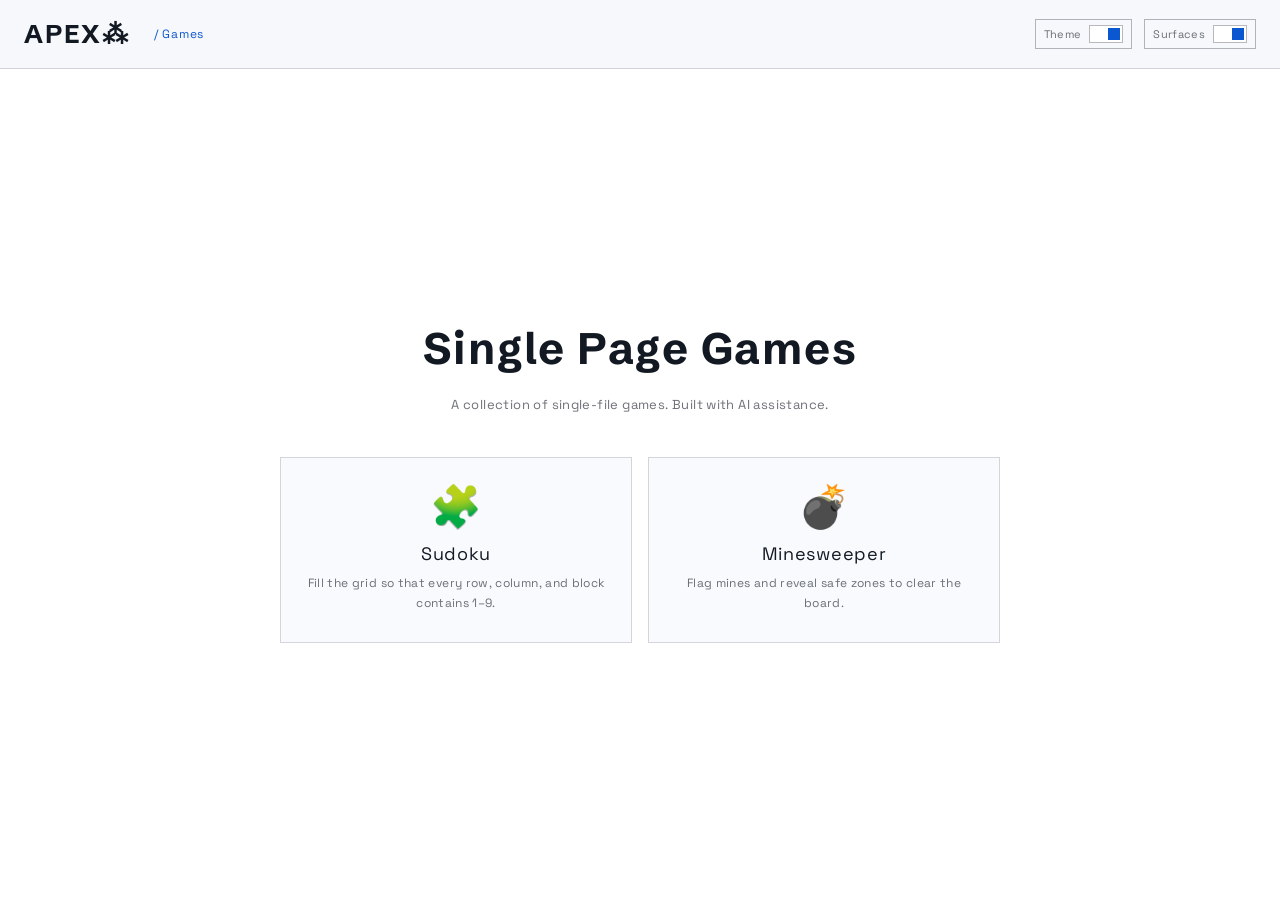
==== index.html @ 640a8fbf "Switch to Grotesk theme" ====
<!DOCTYPE html>
<html lang="en">

<head>
	<meta charset="UTF-8">
	<meta name="viewport" content="width=device-width, initial-scale=1.0">
	<title>Single Page Games</title>
	<link rel="preconnect" href="https://fonts.googleapis.com">
	<link rel="preconnect" href="https://fonts.gstatic.com" crossorigin>
	<link href="https://fonts.googleapis.com/css2?family=Schibsted+Grotesk:wght@500;700&family=Space+Grotesk:wght@400;500;700&display=swap" rel="stylesheet">
	<link rel="stylesheet" href="grotesk.css">
	<style>
		.page {
			min-height: 100vh;
			display: flex;
			flex-direction: column;
		}

		.shell {
			flex: 1;
			display: flex;
			flex-direction: column;
			align-items: center;
			justify-content: center;
			padding: 48px 24px;
			gap: 8px;
		}

		.shell .title {
			font-family: var(--font-mark);
			text-align: center;
		}

		.shell .subtitle {
			color: var(--text-dim);
			font-size: 13px;
			letter-spacing: 0.03em;
			text-align: center;
			max-width: 560px;
			margin-bottom: 36px;
		}

		.game-grid {
			display: grid;
			grid-template-columns: repeat(auto-fit, minmax(240px, 1fr));
			gap: 16px;
			width: 100%;
			max-width: 720px;
		}

		.game-card {
			background: var(--panel-2);
			padding: 28px 24px;
			display: flex;
			flex-direction: column;
			align-items: center;
			text-align: center;
			text-decoration: none;
			color: var(--text);
			border: 1px solid var(--line);
			transition: border-color 180ms ease, transform 180ms ease;
		}

		.game-card:hover {
			border-color: var(--signal);
			transform: translateY(-3px);
		}

		/* Flat mode collapses the card surface to the base background. */
		body[data-flat="true"] .game-card {
			background: var(--bg);
		}

		.game-icon {
			font-size: 2.6rem;
			line-height: 1;
			margin-bottom: 14px;
		}

		.game-title {
			font-size: 18px;
			letter-spacing: 0.04em;
			margin-bottom: 8px;
		}

		.game-card:hover .game-title {
			color: var(--signal);
		}

		.game-desc {
			color: var(--text-dim);
			font-size: 12px;
			letter-spacing: 0.03em;
			line-height: 1.7;
		}

		@media (prefers-reduced-motion: reduce) {
			.game-card {
				transition: none;
			}
		}
	</style>
</head>

<body>
	<main class="page frame">
		<header class="topbar">
			<div class="wordmark">APEX⁂</div>
			<nav class="nav" aria-label="Primary">
				<span class="on">/ Games</span>
			</nav>
			<div class="meta">
				<button class="ui-switch" id="theme-toggle" type="button" role="switch" aria-checked="false">
					<span class="switch-label">Theme</span>
					<span class="switch-track" aria-hidden="true"><span class="switch-thumb"></span></span>
				</button>
				<button class="ui-switch" id="flat-toggle" type="button" role="switch" aria-checked="false">
					<span class="switch-label">Surfaces</span>
					<span class="switch-track" aria-hidden="true"><span class="switch-thumb"></span></span>
				</button>
			</div>
		</header>

		<section class="shell">
			<h1 class="title">Single Page Games</h1>
			<p class="subtitle">A collection of single-file games. Built with AI assistance.</p>

			<div class="game-grid">
				<a href="sudoku.html" class="game-card">
					<div class="game-icon">🧩</div>
					<div class="game-title">Sudoku</div>
					<div class="game-desc">Fill the grid so that every row, column, and block contains 1–9.</div>
				</a>

				<a href="minesweeper.html" class="game-card">
					<div class="game-icon">💣</div>
					<div class="game-title">Minesweeper</div>
					<div class="game-desc">Flag mines and reveal safe zones to clear the board.</div>
				</a>
			</div>
		</section>
	</main>

	<script src="theme-toggle.js"></script>
</body>

</html>
---- grotesk.css ----
/* =============================================================================
   grotesk.css — Grotesk Design System
   Ultra-minimal, futuristic UI kit.
   Fonts: Schibsted Grotesk (wordmark only), Space Grotesk (everything else)
   Google Fonts link required in HTML:
   https://fonts.googleapis.com/css2?family=Schibsted+Grotesk:wght@500;700&family=Space+Grotesk:wght@400;500;700&display=swap
   ============================================================================= */

/* -----------------------------------------------------------------------------
   Tokens — dark (default)
   ----------------------------------------------------------------------------- */

:root {
	--bg:           #08090a;
	--bg-soft:      #0f1114;
	--panel:        #12151a;
	--panel-2:      #161a21;
	--line:         rgba(255, 255, 255, 0.11);
	--line-strong:  rgba(255, 255, 255, 0.22);
	--text:         #edf1f5;
	--text-dim:     rgba(237, 241, 245, 0.58);
	--signal:       #c8ff3d;
	--signal-soft:  rgba(200, 255, 61, 0.18);
	--danger:       #ff4f4f;
	--warn:         #7d4dff;
	--font-ui:      "Space Grotesk", sans-serif;
	--font-mark:    "Schibsted Grotesk", sans-serif;
	--shadow:       0 24px 90px rgba(0, 0, 0, 0.48);
}

/* -----------------------------------------------------------------------------
   Tokens — light (apply data-theme="light" to <body>)
   ----------------------------------------------------------------------------- */

body[data-theme="light"] {
	--bg:           #ffffff;
	--bg-soft:      #f6f8fb;
	--panel:        #ffffff;
	--panel-2:      #f8fafd;
	--line:         rgba(14, 20, 31, 0.16);
	--line-strong:  rgba(14, 20, 31, 0.3);
	--text:         #131923;
	--text-dim:     rgba(19, 25, 35, 0.62);
	--signal:       #0b57d0;
	--signal-soft:  rgba(11, 87, 208, 0.16);
	--danger:       #b24a00;
	--shadow:       0 18px 56px rgba(10, 20, 40, 0.14);
}

/* -----------------------------------------------------------------------------
   Flat mode — apply data-flat="true" to <body> to collapse surface layers
   ----------------------------------------------------------------------------- */

body[data-flat="true"] .frame,
body[data-flat="true"] .topbar,
body[data-flat="true"] .side,
body[data-flat="true"] .hero-card,
body[data-flat="true"] .panel,
body[data-flat="true"] .term {
	background: var(--bg);
}

/* -----------------------------------------------------------------------------
   Reset & base
   ----------------------------------------------------------------------------- */

*,
*::before,
*::after {
	box-sizing: border-box;
}

html,
body {
	margin: 0;
	min-height: 100%;
	background: var(--bg);
	color: var(--text);
	font-family: var(--font-ui);
	letter-spacing: 0.01em;
	-webkit-font-smoothing: antialiased;
}

h1, h2, h3, h4, h5, h6, p {
	margin: 0;
}

/* -----------------------------------------------------------------------------
   App frame
   ----------------------------------------------------------------------------- */

.frame {
	background: var(--panel);
	box-shadow: var(--shadow);
	overflow: hidden;
	min-height: 100vh;
	/* animation: rise 700ms ease-out both; */
}

/* -----------------------------------------------------------------------------
   Top bar
   ----------------------------------------------------------------------------- */

.topbar {
	display: grid;
	grid-template-columns: auto 1fr auto;
	align-items: center;
	gap: 24px;
	border-bottom: 1px solid var(--line);
	padding: 18px 24px;
	background: var(--bg-soft);
}

/* Wordmark — uses display font */
.wordmark {
	font-family: var(--font-mark);
	font-size: clamp(19px, 2vw, 26px);
	font-weight: 700;
	letter-spacing: 0.07em;
	white-space: nowrap;
}

/* Inline nav links */
.nav {
	display: flex;
	align-items: center;
	gap: 20px;
	min-width: 0;
	overflow-x: auto;
	scrollbar-width: thin;
}

.nav span {
	font-size: 12px;
	color: var(--text-dim);
	letter-spacing: 0.06em;
	white-space: nowrap;
}

.nav span.on {
	color: var(--signal);
}

/* Right-side meta/controls area */
.meta {
	display: flex;
	align-items: center;
	gap: 12px;
	flex-wrap: wrap;
	font-size: 12px;
	color: var(--text-dim);
	letter-spacing: 0.05em;
	white-space: nowrap;
}

/* -----------------------------------------------------------------------------
   Toggle switch
   Usage: <button class="ui-switch" role="switch" aria-checked="false">
            <span class="switch-label">Label</span>
            <span class="switch-track" aria-hidden="true">
              <span class="switch-thumb"></span>
            </span>
          </button>
   Set aria-checked="true" to activate. JS must manage aria-checked.
   ----------------------------------------------------------------------------- */

.ui-switch {
	display: inline-grid;
	grid-template-columns: auto 34px;
	align-items: center;
	gap: 8px;
	border: 1px solid var(--line-strong);
	background: transparent;
	color: var(--text);
	font: inherit;
	letter-spacing: 0.03em;
	padding: 5px 8px;
	cursor: pointer;
	transition: border-color 180ms ease, color 180ms ease;
}

.ui-switch:hover {
	border-color: var(--signal);
	color: var(--signal);
}

.ui-switch:focus-visible {
	outline: 1px solid var(--signal);
	outline-offset: 2px;
}

.switch-label {
	font-size: 11px;
	letter-spacing: 0.03em;
	color: var(--text-dim);
}

.switch-track {
	width: 34px;
	height: 18px;
	border: 1px solid var(--line-strong);
	position: relative;
	display: inline-flex;
	align-items: center;
	background: var(--bg);
}

.switch-thumb {
	width: 12px;
	height: 12px;
	background: var(--text-dim);
	position: absolute;
	left: 2px;
	transition: transform 180ms ease, background-color 180ms ease;
}

.ui-switch[aria-checked="true"] .switch-thumb {
	transform: translateX(16px);
	background: var(--signal);
}

/* -----------------------------------------------------------------------------
   Range slider — square thumb on a thin rail, matches the switch geometry
   Usage: <input type="range" class="ui-range" min="0" max="100" value="40">
   ----------------------------------------------------------------------------- */

.ui-range {
	-webkit-appearance: none;
	appearance: none;
	width: 100%;
	height: 14px;
	background: transparent;
	cursor: pointer;
}

/* Rail */
.ui-range::-webkit-slider-runnable-track {
	height: 2px;
	background: var(--line-strong);
}

.ui-range::-moz-range-track {
	height: 2px;
	background: var(--line-strong);
}

/* Filled portion (Firefox only — WebKit has no native progress fill) */
.ui-range::-moz-range-progress {
	height: 2px;
	background: var(--signal);
}

/* Square thumb */
.ui-range::-webkit-slider-thumb {
	-webkit-appearance: none;
	appearance: none;
	width: 12px;
	height: 12px;
	margin-top: -5px; /* centre the 12px thumb over the 2px rail */
	background: var(--signal);
	border: 0;
}

.ui-range::-moz-range-thumb {
	width: 12px;
	height: 12px;
	border: 0;
	border-radius: 0;
	background: var(--signal);
}

.ui-range:focus-visible {
	outline: 1px solid var(--signal);
	outline-offset: 4px;
}

.ui-range:disabled {
	cursor: not-allowed;
	opacity: 0.45;
}

/* -----------------------------------------------------------------------------
   Checkbox — square box, signal fill + tick when checked
   Usage: <label class="ui-check">
            <input type="checkbox">
            <span class="check-box" aria-hidden="true"></span>
            <span class="check-label">Label</span>
          </label>
   ----------------------------------------------------------------------------- */

.ui-check {
	display: inline-flex;
	align-items: center;
	gap: 9px;
	cursor: pointer;
	user-select: none;
}

/* Hide the native control but keep it focusable / accessible */
.ui-check input {
	position: absolute;
	width: 1px;
	height: 1px;
	opacity: 0;
	margin: 0;
}

.check-box {
	width: 16px;
	height: 16px;
	flex-shrink: 0;
	border: 1px solid var(--line-strong);
	background: var(--bg);
	position: relative;
	transition: border-color 180ms ease, background-color 180ms ease;
}

.ui-check:hover .check-box {
	border-color: var(--signal);
}

.ui-check input:checked + .check-box {
	background: var(--signal);
	border-color: var(--signal);
}

/* Tick — drawn in the base colour so it reads on the signal fill */
.ui-check input:checked + .check-box::after {
	content: "";
	position: absolute;
	left: 5px;
	top: 2px;
	width: 4px;
	height: 8px;
	border: solid var(--bg);
	border-width: 0 2px 2px 0;
	transform: rotate(45deg);
}

.ui-check input:focus-visible + .check-box {
	outline: 1px solid var(--signal);
	outline-offset: 2px;
}

.check-label {
	font-size: 12px;
	letter-spacing: 0.03em;
	color: var(--text-dim);
}

.ui-check input:disabled ~ .check-box,
.ui-check input:disabled ~ .check-label {
	opacity: 0.45;
}

.ui-check:has(input:disabled) {
	cursor: not-allowed;
}

/* -----------------------------------------------------------------------------
   Layout — sidebar + main
   ----------------------------------------------------------------------------- */

.layout {
	display: grid;
	grid-template-columns: 260px 1fr;
	min-height: calc(100vh - 56px);
}

.side {
	border-right: 1px solid var(--line);
	padding: 22px;
	background: var(--bg-soft);
}

.main {
	display: grid;
	grid-template-rows: auto auto 1fr auto;
}

/* -----------------------------------------------------------------------------
   Sidebar list rows
   Usage: <div class="chip [err]">
            <span>Label</span>
            <span class="state">Status</span>
          </div>
   ----------------------------------------------------------------------------- */

.kicker {
	margin: 0 0 16px;
	font-size: 11px;
	letter-spacing: 0.06em;
	color: var(--text-dim);
}

.chip {
	display: flex;
	justify-content: space-between;
	align-items: center;
	padding: 14px 0;
	border-bottom: 1px solid var(--line);
	font-size: 13px;
	letter-spacing: 0.03em;
}

.chip .state {
	color: var(--signal);
	font-size: 11px;
	letter-spacing: 0.04em;
}

.chip.err .state {
	color: var(--danger);
}

/* -----------------------------------------------------------------------------
   Hero section
   ----------------------------------------------------------------------------- */

.hero {
	display: grid;
	gap: 16px;
	border-bottom: 1px solid var(--line);
	padding: 26px;
}

.hero-card {
	background: var(--panel-2);
	padding: 22px;
	min-height: 160px;
	position: relative;
	overflow: hidden;
}

.title {
	font-size: clamp(27px, 3.8vw, 44px);
	line-height: 1;
	letter-spacing: 0.04em;
	margin-bottom: 18px;
}

.sub {
	color: var(--text-dim);
	font-size: 13px;
	letter-spacing: 0.03em;
	line-height: 1.95;
}

.status-line {
	margin-top: 20px;
	font-size: 12px;
	letter-spacing: 0.04em;
	color: var(--signal);
}

/* -----------------------------------------------------------------------------
   Section label
   ----------------------------------------------------------------------------- */

.panel-title {
	font-size: 11px;
	color: var(--text-dim);
	letter-spacing: 0.05em;
	margin-bottom: 14px;
}

/* -----------------------------------------------------------------------------
   Key/value data rows
   Usage: <div class="line">
            <span class="key">Label</span>
            <span>Value</span>
            <span class="ok|err">Status</span>
          </div>
   ----------------------------------------------------------------------------- */

.line {
	display: grid;
	grid-template-columns: 140px 1fr auto;
	gap: 12px;
	border-bottom: 1px solid var(--line);
	padding: 12px 0;
	font-size: 12px;
	letter-spacing: 0.03em;
	align-items: center;
}

.line .key {
	color: var(--text-dim);
}

.line .ok {
	color: var(--signal);
	display: inline-flex;
	align-items: center;
	gap: 6px;
}

.line .ok::before {
	content: "";
	flex-shrink: 0;
	width: 7px;
	height: 7px;
	border-radius: 50%;
	background: var(--signal);
}

.line .err {
	color: var(--danger);
	display: inline-flex;
	align-items: center;
	gap: 6px;
}

.line .err::before {
	content: "";
	flex-shrink: 0;
	width: 7px;
	height: 7px;
	background: var(--danger);
	transform: rotate(45deg);
}

/* -----------------------------------------------------------------------------
   Metrics strip
   ----------------------------------------------------------------------------- */

.metrics {
	display: grid;
	grid-template-columns: repeat(4, minmax(120px, 1fr));
}

.metric {
	padding: 18px 20px;
}

.metric .n {
	display: block;
	font-size: clamp(20px, 2vw, 28px);
	line-height: 1;
	margin-top: 6px;
	letter-spacing: 0.03em;
}

/* -----------------------------------------------------------------------------
   Panel grid
   ----------------------------------------------------------------------------- */

.matrix {
	display: grid;
	grid-template-columns: repeat(3, minmax(0, 1fr));
	gap: 16px;
	padding: 24px;
}

.panel {
	background: var(--panel-2);
	padding: 18px;
	animation: rise 700ms ease-out both;
}

.panel:nth-child(2) { animation-delay: 90ms; }
.panel:nth-child(3) { animation-delay: 170ms; }

/* -----------------------------------------------------------------------------
   Module rows (status dot + label + state)
   Usage: <div class="module">
            <span class="dot [off|warn]"></span>
            <span>Label</span>
            <span>State</span>
          </div>
   ----------------------------------------------------------------------------- */

.module {
	display: grid;
	grid-template-columns: auto 1fr auto;
	align-items: center;
	gap: 12px;
	border-bottom: 1px solid var(--line);
	padding: 12px 0;
	font-size: 12px;
	letter-spacing: 0.03em;
}

.dot {
	width: 8px;
	height: 8px;
	background: var(--signal);
	border-radius: 50%;
	box-shadow: 0 0 10px var(--signal-soft);
}

.dot.off {
	background: var(--danger);
	border-radius: 0;
	transform: rotate(45deg);
	box-shadow: none;
}

.dot.warn {
	background: var(--warn);
	box-shadow: none;
}

/* In light mode, remove glow and add a subtle stroke for contrast */
body[data-theme="light"] .dot {
	box-shadow: none;
	border: 1px solid rgba(19, 25, 35, 0.38);
}

/* -----------------------------------------------------------------------------
   Console / terminal block
   ----------------------------------------------------------------------------- */

.term {
	font-family: ui-monospace, SFMono-Regular, Menlo, Consolas, monospace;
	font-size: 12px;
	line-height: 1.85;
	color: var(--text);
	background: var(--panel);
	padding: 14px;
	height: 196px;
	overflow: auto;
}

.term .muted { color: var(--text-dim); }

.term .good { color: var(--signal); }
.term .good::before { content: "+ "; font-weight: 700; }

.term .bad  { color: var(--danger); }
.term .bad::before  { content: "! "; font-weight: 700; }

/* -----------------------------------------------------------------------------
   Buttons
   Usage: <button class="kbtn [kbtn-primary|kbtn-danger|kbtn-ghost]">
   ----------------------------------------------------------------------------- */

.kbtn {
	border: 1px solid var(--line-strong);
	background: transparent;
	color: var(--text);
	font: inherit;
	font-size: 12px;
	letter-spacing: 0.03em;
	padding: 8px 12px;
	cursor: pointer;
	transition: border-color 180ms ease, color 180ms ease;
}

.kbtn:hover       { border-color: var(--signal); color: var(--signal); }
.kbtn-primary     { border-color: var(--signal); color: var(--signal); }
.kbtn-danger      { border-color: var(--danger); color: var(--danger); }
.kbtn-ghost       { border-color: var(--line);   color: var(--text-dim); }

/* -----------------------------------------------------------------------------
   Segmented control
   Usage: <div class="seg" role="tablist">
            <button class="on">A</button>
            <button>B</button>
          </div>
   ----------------------------------------------------------------------------- */

.seg {
	display: inline-flex;
	border: 1px solid var(--line-strong);
}

.seg button {
	border: 0;
	background: transparent;
	color: var(--text-dim);
	font: inherit;
	font-size: 11px;
	letter-spacing: 0.03em;
	padding: 8px 12px;
	border-right: 1px solid var(--line);
	cursor: pointer;
}

.seg button:last-child { border-right: 0; }

.seg .on {
	color: var(--text);
	background: var(--bg);
}

/* -----------------------------------------------------------------------------
   Status pills
   Usage: <span class="pill [good|warn|bad]">Label</span>
   ----------------------------------------------------------------------------- */

.pill {
	display: inline-flex;
	align-items: center;
	gap: 6px;
	border: 1px solid var(--line);
	color: var(--text-dim);
	font-size: 11px;
	letter-spacing: 0.03em;
	padding: 6px 9px;
}

.pill::before {
	content: "";
	flex-shrink: 0;
	width: 7px;
	height: 7px;
	border-radius: 50%;
	background: var(--text-dim);
}

.pill.good  { color: var(--signal); border-color: var(--signal); }
.pill.good::before { background: var(--signal); }

.pill.warn  { color: var(--warn); border-color: var(--warn); }
.pill.warn::before { background: var(--warn); }

.pill.bad   { color: var(--danger); border-color: var(--danger); }
.pill.bad::before  { background: var(--danger); border-radius: 0; transform: rotate(45deg); }

/* -----------------------------------------------------------------------------
   Progress bars
   Usage: <div class="bar [ticker] [warn|bad]" style="--val:68%"><span></span></div>
   Add class "ticker" to enable the animated sweep. Remove it to disable.
   ----------------------------------------------------------------------------- */

.bar {
	position: relative;
	height: 10px;
	background: var(--bg);
	border: 1px solid var(--line);
	overflow: hidden;
}

.bar > span {
	position: absolute;
	left: 0;
	top: 0;
	bottom: 0;
	width: var(--val, 40%);
	background: var(--signal);
}

.bar.ticker::after {
	content: "";
	position: absolute;
	top: 0;
	bottom: 0;
	width: 28px;
	background: var(--line-strong);
	animation: ticker 1.5s linear infinite;
	opacity: 0.9;
}

.bar.warn > span { background: var(--warn); }
.bar.bad  > span { background: var(--danger); }

/* -----------------------------------------------------------------------------
   Scrolling ticker feed
   Usage:
   <div class="ticker-feed">
     <div class="ticker-track">
       <div class="ticker-set">…items…</div>
       <div class="ticker-set">…items (duplicate)…</div>
     </div>
   </div>
   The two identical .ticker-set elements create a seamless loop.
   ----------------------------------------------------------------------------- */

.ticker-feed {
	display: block;
	font-size: 11px;
	letter-spacing: 0.04em;
	color: var(--text-dim);
	white-space: nowrap;
	overflow: hidden;
}

.ticker-track {
	display: flex;
	width: max-content;
	animation: feed 11s linear infinite;
	will-change: transform;
}

.ticker-set {
	display: flex;
	gap: 22px;
	flex-shrink: 0;
	padding-right: 22px;
}

/* -----------------------------------------------------------------------------
   Keyframes
   ----------------------------------------------------------------------------- */

@keyframes ticker {
	from { left: -28px; }
	to   { left: calc(100% + 2px); }
}

@keyframes feed {
	from { transform: translateX(0); }
	to   { transform: translateX(-50%); }
}

@keyframes rise {
	from { transform: translateY(8px); opacity: 0; }
	to   { transform: translateY(0);   opacity: 1; }
}

/* -----------------------------------------------------------------------------
   Reduced motion
   ----------------------------------------------------------------------------- */

@media (prefers-reduced-motion: reduce) {
	.frame,
	.panel,
	.bar.ticker::after,
	.ticker-track {
		animation: none !important;
	}

	.ui-switch,
	.switch-thumb,
	.check-box,
	.kbtn {
		transition: none !important;
	}
}

/* -----------------------------------------------------------------------------
   Responsive breakpoints
   ----------------------------------------------------------------------------- */

@media (max-width: 1080px) {
	.layout {
		grid-template-columns: 1fr;
	}

	.side {
		border-right: 0;
		border-bottom: 1px solid var(--line);
	}

	.metrics {
		grid-template-columns: repeat(2, minmax(120px, 1fr));
	}

	.matrix {
		grid-template-columns: 1fr 1fr;
	}

	.line {
		grid-template-columns: 96px 1fr auto;
	}
}

@media (max-width: 620px) {
	.topbar {
		grid-template-columns: 1fr;
		gap: 8px;
	}

	.meta {
		text-align: left;
	}

	.metrics {
		grid-template-columns: 1fr;
	}

	.matrix {
		grid-template-columns: 1fr;
	}

	.line {
		grid-template-columns: 1fr;
		gap: 5px;
	}

	.line span:last-child {
		justify-self: start;
	}
}
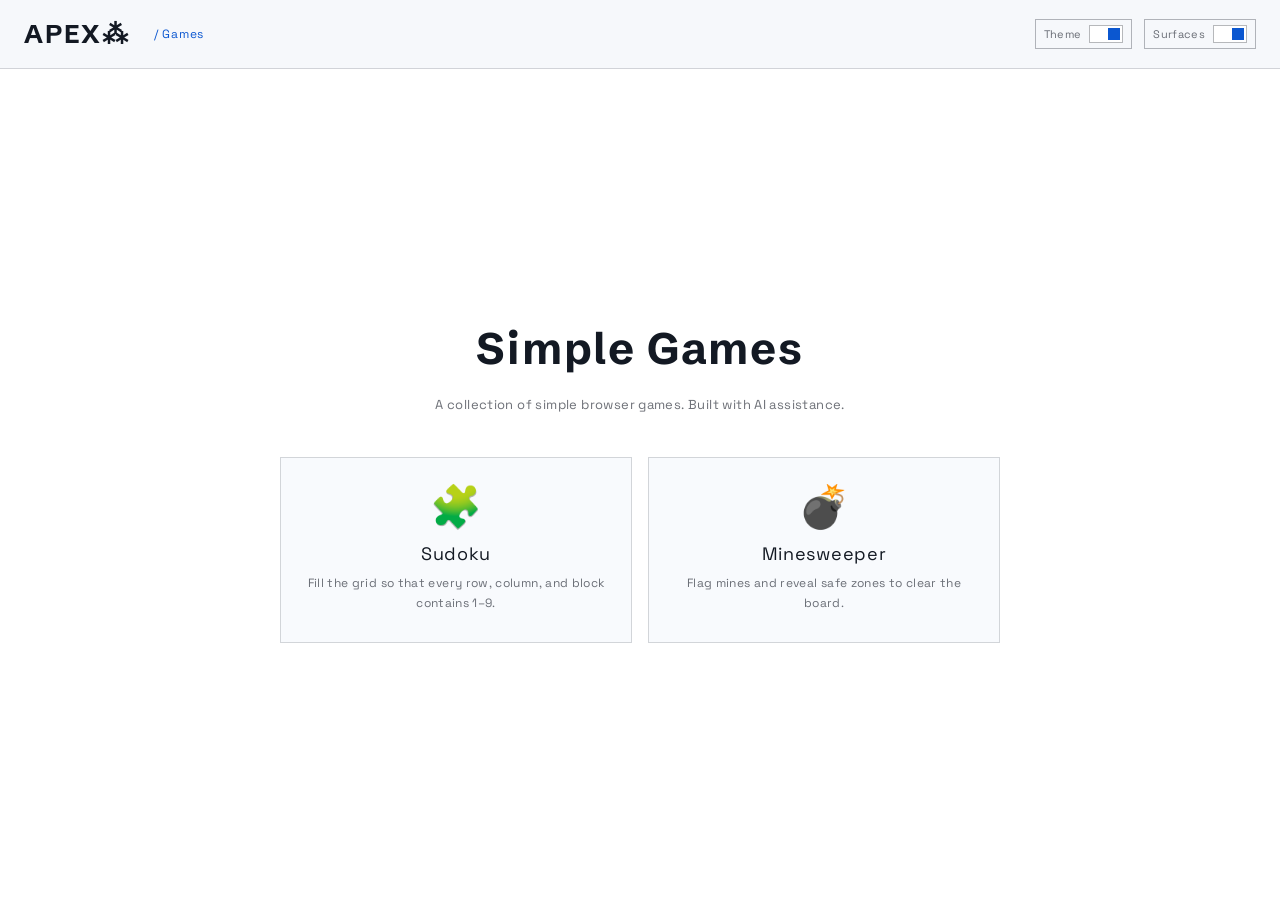
==== commit 1934cc21: "Rename to simple-games" ====
--- a/index.html
+++ b/index.html
@@ -4,7 +4,7 @@
 <head>
 	<meta charset="UTF-8">
 	<meta name="viewport" content="width=device-width, initial-scale=1.0">
-	<title>Single Page Games</title>
+	<title>Simple Games</title>
 	<link rel="preconnect" href="https://fonts.googleapis.com">
 	<link rel="preconnect" href="https://fonts.gstatic.com" crossorigin>
 	<link href="https://fonts.googleapis.com/css2?family=Schibsted+Grotesk:wght@500;700&family=Space+Grotesk:wght@400;500;700&display=swap" rel="stylesheet">
@@ -122,8 +122,8 @@
 		</header>
 
 		<section class="shell">
-			<h1 class="title">Single Page Games</h1>
-			<p class="subtitle">A collection of single-file games. Built with AI assistance.</p>
+			<h1 class="title">Simple Games</h1>
+			<p class="subtitle">A collection of simple browser games. Built with AI assistance.</p>
 
 			<div class="game-grid">
 				<a href="sudoku.html" class="game-card">
